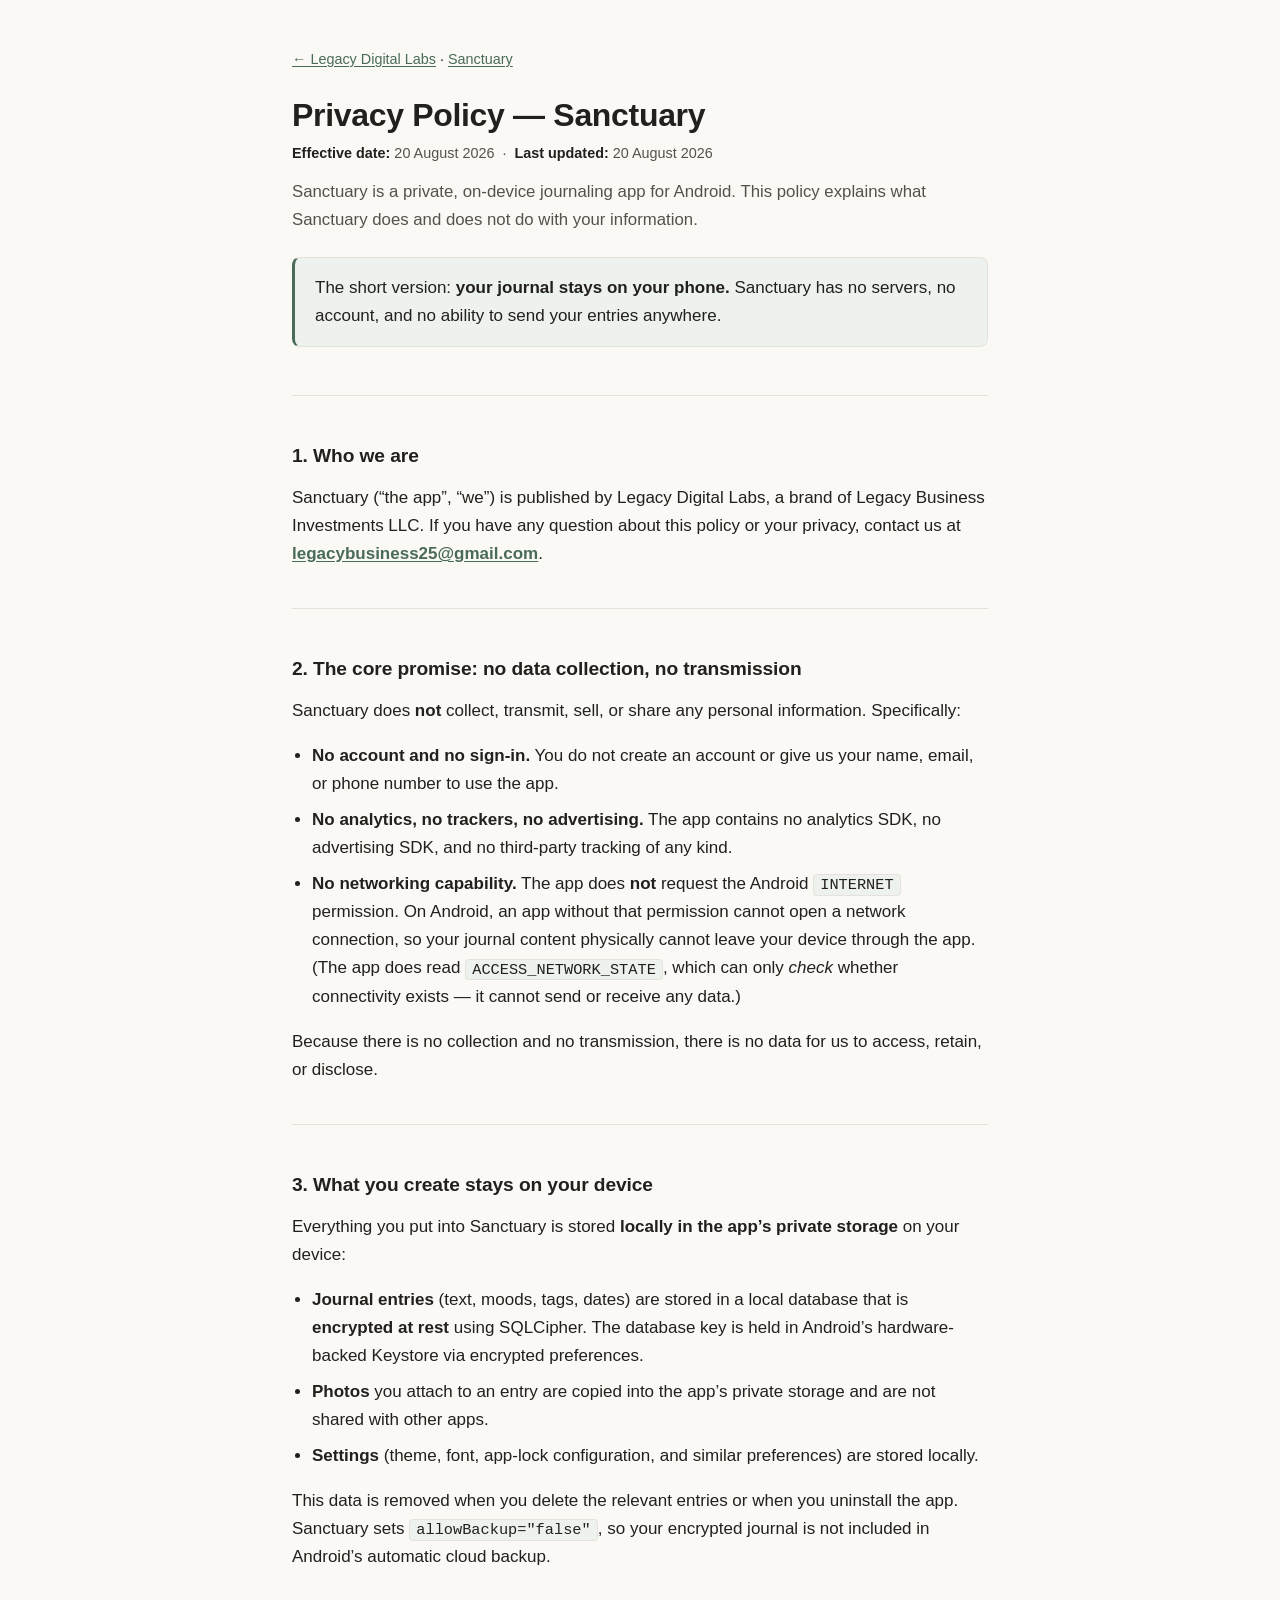
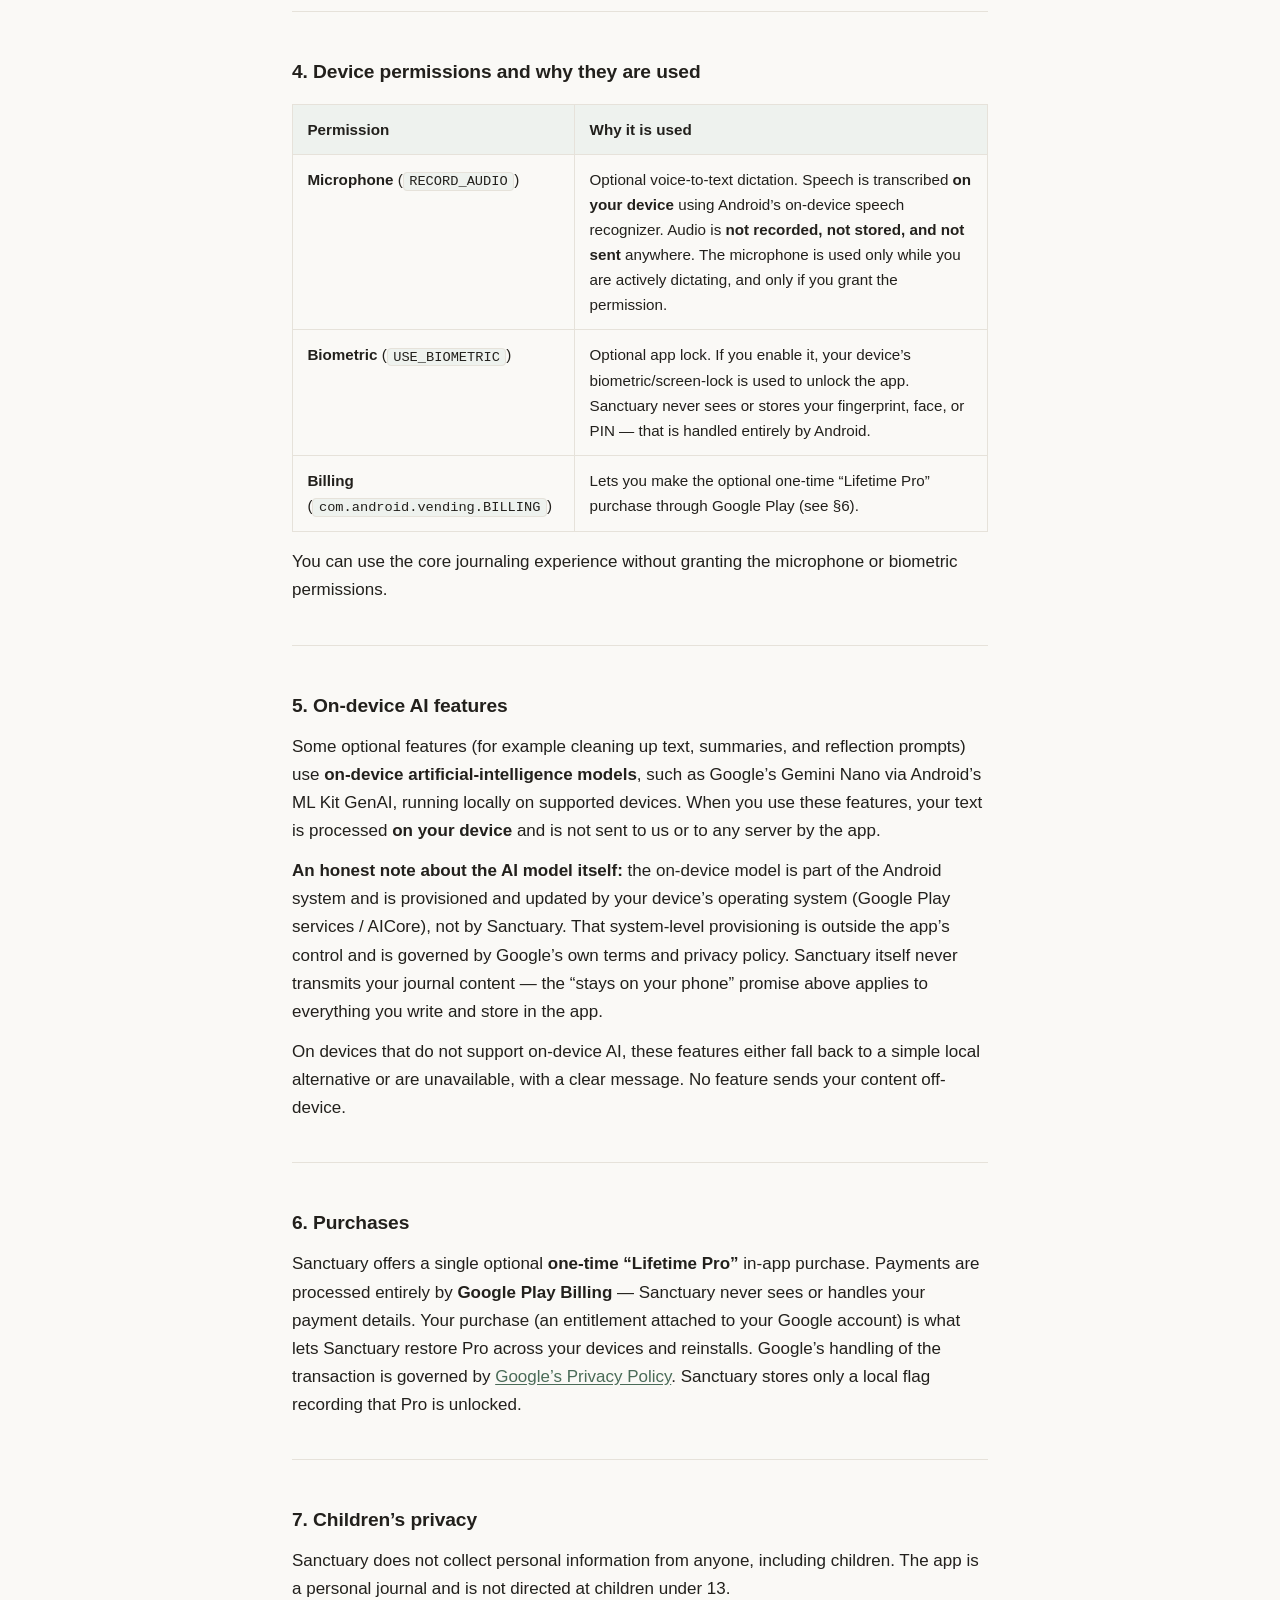
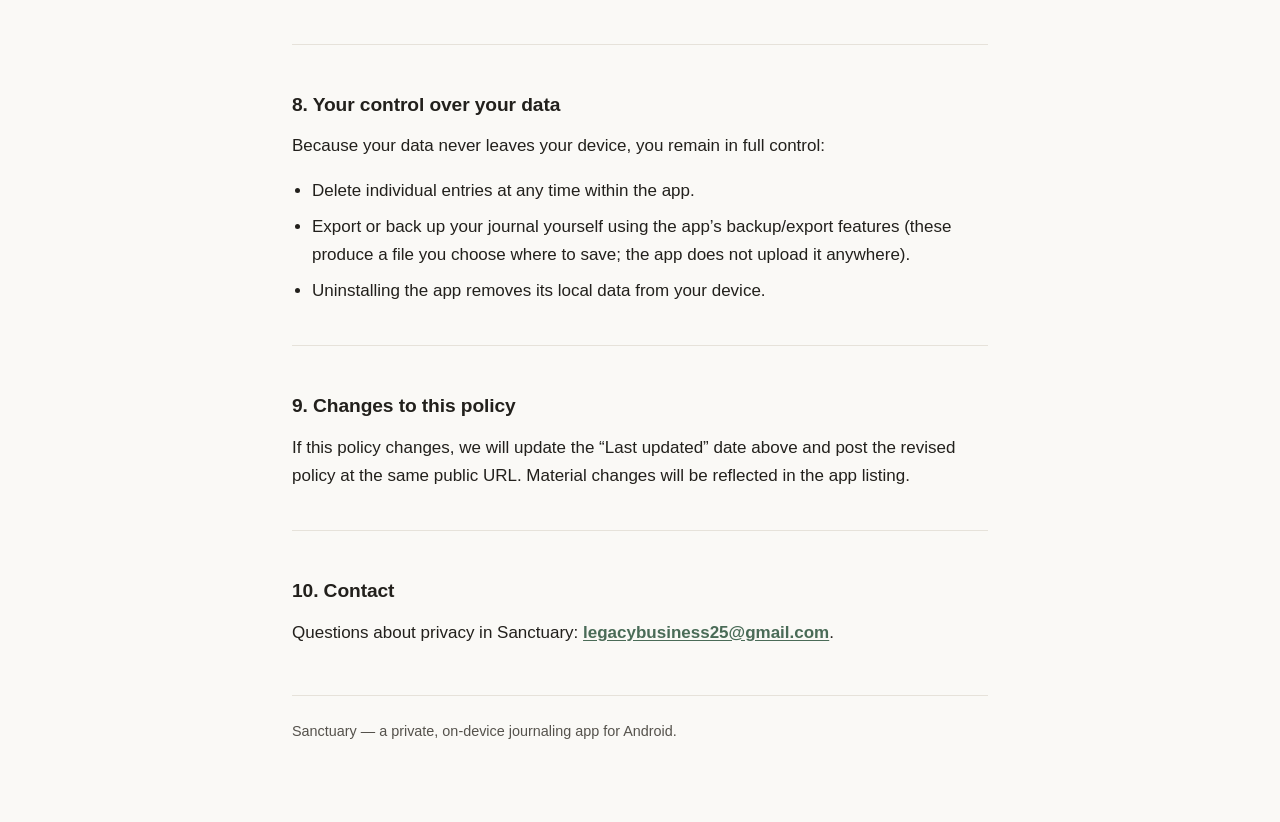
==== sanctuary/privacy/index.html @ c5522e05 "Initial site for Legacy Digital Labs (Legacy Business Investments LLC)" ====
<!DOCTYPE html>
<html lang="en">
<head>
<meta charset="utf-8">
<meta name="viewport" content="width=device-width, initial-scale=1">
<title>Privacy Policy — Sanctuary</title>
<meta name="description" content="Privacy policy for Sanctuary, a private, on-device Android journaling app. Your journal stays on your phone: no accounts, no servers, no data collection.">
<style>
  :root {
    --bg: #faf9f6;
    --surface: #ffffff;
    --ink: #22201c;
    --ink-soft: #55524c;
    --border: #e6e2da;
    --accent: #4a6b57;
    --accent-soft: #eef2ee;
    --maxw: 46rem;
  }
  @media (prefers-color-scheme: dark) {
    :root {
      --bg: #16181a;
      --surface: #1e2124;
      --ink: #e7e4de;
      --ink-soft: #a9a49b;
      --border: #33373b;
      --accent: #8fb79c;
      --accent-soft: #232a25;
    }
  }
  * { box-sizing: border-box; }
  html { -webkit-text-size-adjust: 100%; }
  body {
    margin: 0;
    background: var(--bg);
    color: var(--ink);
    font-family: -apple-system, BlinkMacSystemFont, "Segoe UI", Roboto, "Helvetica Neue", Arial, sans-serif;
    line-height: 1.65;
    font-size: 17px;
  }
  .wrap { max-width: var(--maxw); margin: 0 auto; padding: 3rem 1.25rem 5rem; }
  header { border-bottom: 1px solid var(--border); padding-bottom: 1.5rem; margin-bottom: 2rem; }
  h1 { font-size: 2rem; line-height: 1.2; margin: 0 0 .5rem; letter-spacing: -0.01em; }
  h2 {
    font-size: 1.2rem; margin: 2.5rem 0 .75rem; padding-top: .25rem;
    color: var(--ink); letter-spacing: -0.005em;
  }
  .lede { color: var(--ink-soft); font-size: 1.05rem; margin: .75rem 0 0; }
  .dates { color: var(--ink-soft); font-size: .9rem; margin: .25rem 0 0; }
  .promise {
    background: var(--accent-soft); border: 1px solid var(--border);
    border-left: 3px solid var(--accent); border-radius: 8px;
    padding: 1rem 1.25rem; margin: 1.5rem 0; color: var(--ink);
  }
  p { margin: .75rem 0; color: var(--ink); }
  ul { padding-left: 1.25rem; }
  li { margin: .5rem 0; }
  strong { color: var(--ink); }
  code {
    background: var(--accent-soft); border: 1px solid var(--border);
    border-radius: 4px; padding: .05em .4em; font-size: .9em;
    font-family: "SF Mono", ui-monospace, "Cascadia Code", Consolas, monospace;
  }
  a { color: var(--accent); text-decoration: underline; text-underline-offset: 2px; }
  .table-scroll { overflow-x: auto; margin: 1rem 0; }
  table { border-collapse: collapse; width: 100%; min-width: 32rem; font-size: .95rem; }
  th, td { text-align: left; vertical-align: top; padding: .75rem .9rem; border: 1px solid var(--border); }
  th { background: var(--accent-soft); font-weight: 600; }
  hr { border: none; border-top: 1px solid var(--border); margin: 2.5rem 0; }
  footer { margin-top: 3rem; padding-top: 1.5rem; border-top: 1px solid var(--border); color: var(--ink-soft); font-size: .9rem; }
</style>
</head>
<body>
<div class="wrap">
  <p style="margin:0 0 1.5rem;font-size:.9rem"><a href="../../">&larr; Legacy Digital Labs</a> &middot; <a href="../">Sanctuary</a></p>
  <header>
    <h1>Privacy Policy — Sanctuary</h1>
    <p class="dates"><strong>Effective date:</strong> 20 August 2026 &nbsp;·&nbsp; <strong>Last updated:</strong> 20 August 2026</p>
    <p class="lede">Sanctuary is a private, on-device journaling app for Android. This policy explains what Sanctuary does and does not do with your information.</p>
    <div class="promise">The short version: <strong>your journal stays on your phone.</strong> Sanctuary has no servers, no account, and no ability to send your entries anywhere.</div>
  </header>

  <h2>1. Who we are</h2>
  <p>Sanctuary (&ldquo;the app&rdquo;, &ldquo;we&rdquo;) is published by Legacy Digital Labs, a brand of Legacy Business Investments LLC. If you have any question about this policy or your privacy, contact us at <strong><a href="mailto:legacybusiness25@gmail.com">legacybusiness25@gmail.com</a></strong>.</p>

  <hr>

  <h2>2. The core promise: no data collection, no transmission</h2>
  <p>Sanctuary does <strong>not</strong> collect, transmit, sell, or share any personal information. Specifically:</p>
  <ul>
    <li><strong>No account and no sign-in.</strong> You do not create an account or give us your name, email, or phone number to use the app.</li>
    <li><strong>No analytics, no trackers, no advertising.</strong> The app contains no analytics SDK, no advertising SDK, and no third-party tracking of any kind.</li>
    <li><strong>No networking capability.</strong> The app does <strong>not</strong> request the Android <code>INTERNET</code> permission. On Android, an app without that permission cannot open a network connection, so your journal content physically cannot leave your device through the app. (The app does read <code>ACCESS_NETWORK_STATE</code>, which can only <em>check</em> whether connectivity exists — it cannot send or receive any data.)</li>
  </ul>
  <p>Because there is no collection and no transmission, there is no data for us to access, retain, or disclose.</p>

  <hr>

  <h2>3. What you create stays on your device</h2>
  <p>Everything you put into Sanctuary is stored <strong>locally in the app&rsquo;s private storage</strong> on your device:</p>
  <ul>
    <li><strong>Journal entries</strong> (text, moods, tags, dates) are stored in a local database that is <strong>encrypted at rest</strong> using SQLCipher. The database key is held in Android&rsquo;s hardware-backed Keystore via encrypted preferences.</li>
    <li><strong>Photos</strong> you attach to an entry are copied into the app&rsquo;s private storage and are not shared with other apps.</li>
    <li><strong>Settings</strong> (theme, font, app-lock configuration, and similar preferences) are stored locally.</li>
  </ul>
  <p>This data is removed when you delete the relevant entries or when you uninstall the app. Sanctuary sets <code>allowBackup=&quot;false&quot;</code>, so your encrypted journal is not included in Android&rsquo;s automatic cloud backup.</p>

  <hr>

  <h2>4. Device permissions and why they are used</h2>
  <div class="table-scroll">
    <table>
      <thead><tr><th>Permission</th><th>Why it is used</th></tr></thead>
      <tbody>
        <tr>
          <td><strong>Microphone</strong> (<code>RECORD_AUDIO</code>)</td>
          <td>Optional voice-to-text dictation. Speech is transcribed <strong>on your device</strong> using Android&rsquo;s on-device speech recognizer. Audio is <strong>not recorded, not stored, and not sent</strong> anywhere. The microphone is used only while you are actively dictating, and only if you grant the permission.</td>
        </tr>
        <tr>
          <td><strong>Biometric</strong> (<code>USE_BIOMETRIC</code>)</td>
          <td>Optional app lock. If you enable it, your device&rsquo;s biometric/screen-lock is used to unlock the app. Sanctuary never sees or stores your fingerprint, face, or PIN — that is handled entirely by Android.</td>
        </tr>
        <tr>
          <td><strong>Billing</strong> (<code>com.android.vending.BILLING</code>)</td>
          <td>Lets you make the optional one-time &ldquo;Lifetime Pro&rdquo; purchase through Google Play (see &sect;6).</td>
        </tr>
      </tbody>
    </table>
  </div>
  <p>You can use the core journaling experience without granting the microphone or biometric permissions.</p>

  <hr>

  <h2>5. On-device AI features</h2>
  <p>Some optional features (for example cleaning up text, summaries, and reflection prompts) use <strong>on-device artificial-intelligence models</strong>, such as Google&rsquo;s Gemini Nano via Android&rsquo;s ML Kit GenAI, running locally on supported devices. When you use these features, your text is processed <strong>on your device</strong> and is not sent to us or to any server by the app.</p>
  <p><strong>An honest note about the AI model itself:</strong> the on-device model is part of the Android system and is provisioned and updated by your device&rsquo;s operating system (Google Play services / AICore), not by Sanctuary. That system-level provisioning is outside the app&rsquo;s control and is governed by Google&rsquo;s own terms and privacy policy. Sanctuary itself never transmits your journal content — the &ldquo;stays on your phone&rdquo; promise above applies to everything you write and store in the app.</p>
  <p>On devices that do not support on-device AI, these features either fall back to a simple local alternative or are unavailable, with a clear message. No feature sends your content off-device.</p>

  <hr>

  <h2>6. Purchases</h2>
  <p>Sanctuary offers a single optional <strong>one-time &ldquo;Lifetime Pro&rdquo;</strong> in-app purchase. Payments are processed entirely by <strong>Google Play Billing</strong> — Sanctuary never sees or handles your payment details. Your purchase (an entitlement attached to your Google account) is what lets Sanctuary restore Pro across your devices and reinstalls. Google&rsquo;s handling of the transaction is governed by <a href="https://policies.google.com/privacy">Google&rsquo;s Privacy Policy</a>. Sanctuary stores only a local flag recording that Pro is unlocked.</p>

  <hr>

  <h2>7. Children&rsquo;s privacy</h2>
  <p>Sanctuary does not collect personal information from anyone, including children. The app is a personal journal and is not directed at children under 13.</p>

  <hr>

  <h2>8. Your control over your data</h2>
  <p>Because your data never leaves your device, you remain in full control:</p>
  <ul>
    <li>Delete individual entries at any time within the app.</li>
    <li>Export or back up your journal yourself using the app&rsquo;s backup/export features (these produce a file you choose where to save; the app does not upload it anywhere).</li>
    <li>Uninstalling the app removes its local data from your device.</li>
  </ul>

  <hr>

  <h2>9. Changes to this policy</h2>
  <p>If this policy changes, we will update the &ldquo;Last updated&rdquo; date above and post the revised policy at the same public URL. Material changes will be reflected in the app listing.</p>

  <hr>

  <h2>10. Contact</h2>
  <p>Questions about privacy in Sanctuary: <strong><a href="mailto:legacybusiness25@gmail.com">legacybusiness25@gmail.com</a></strong>.</p>

  <footer>
    Sanctuary — a private, on-device journaling app for Android.
  </footer>
</div>
</body>
</html>
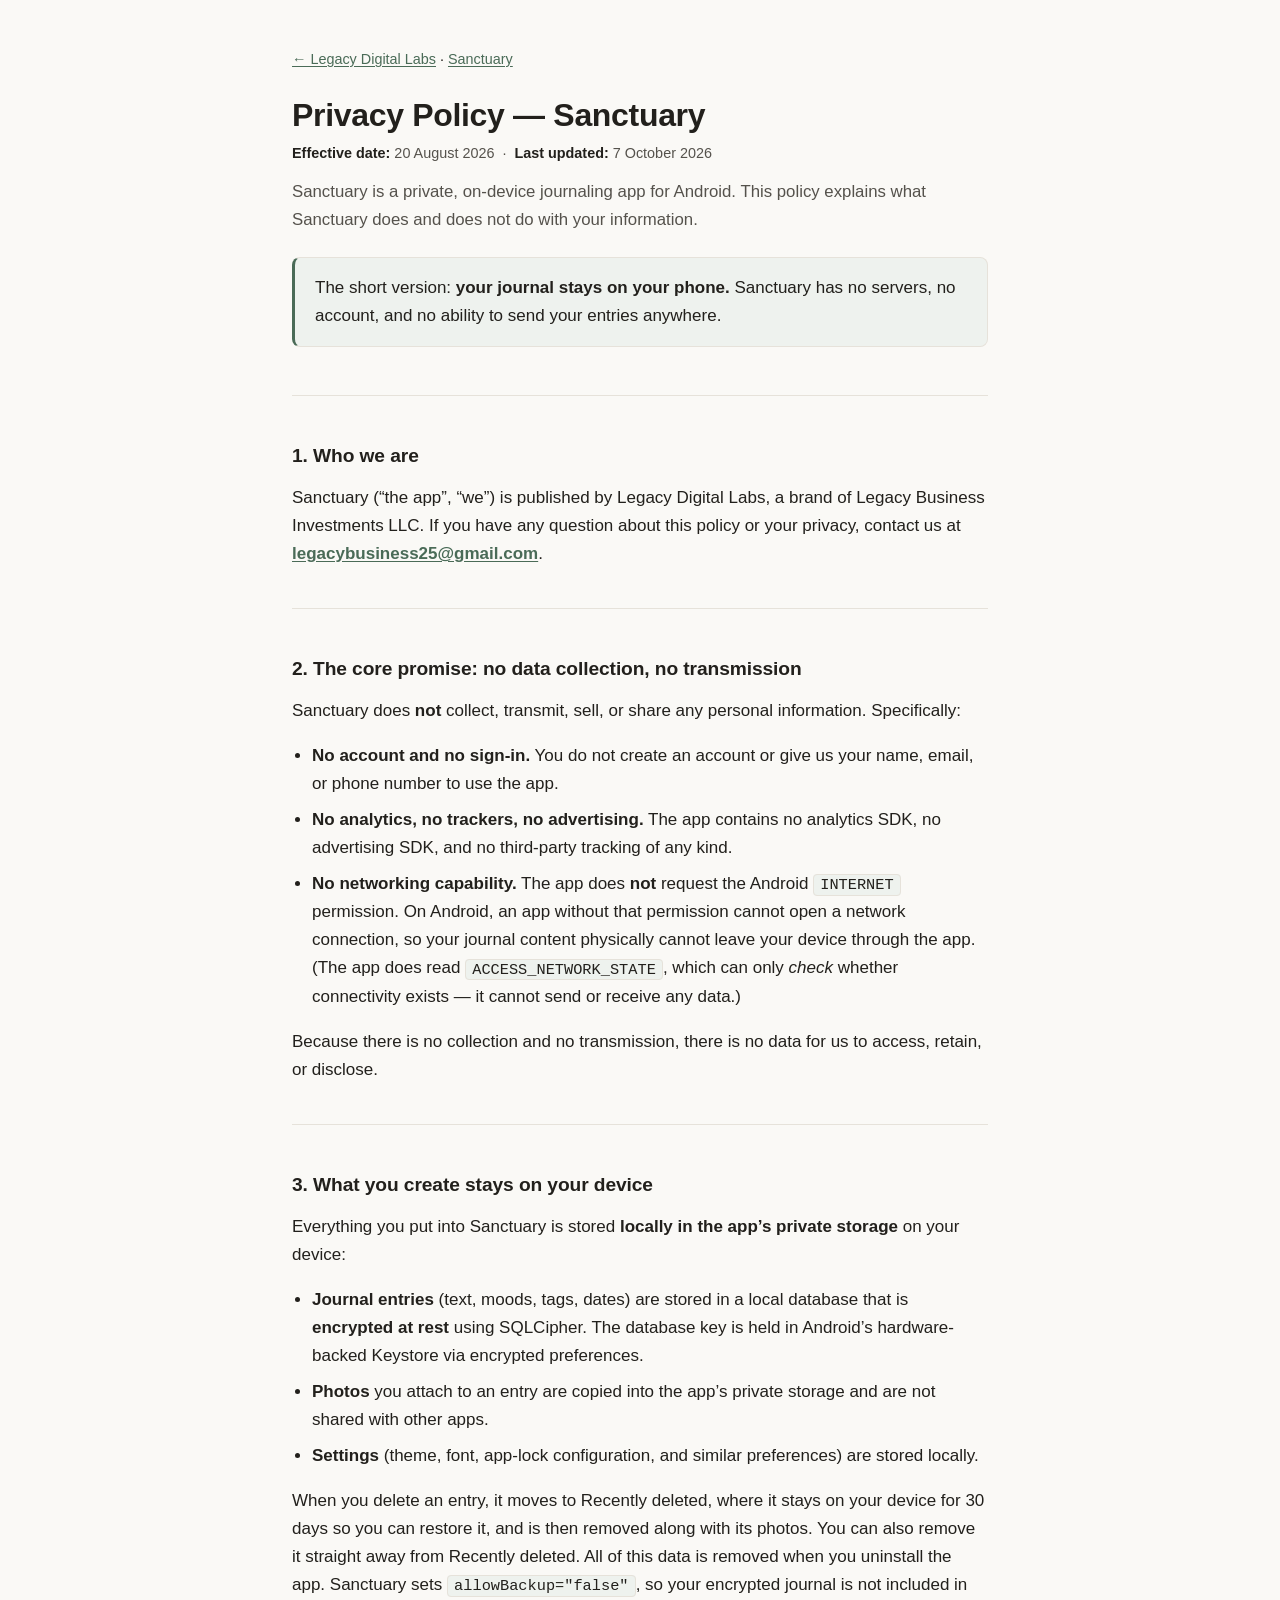
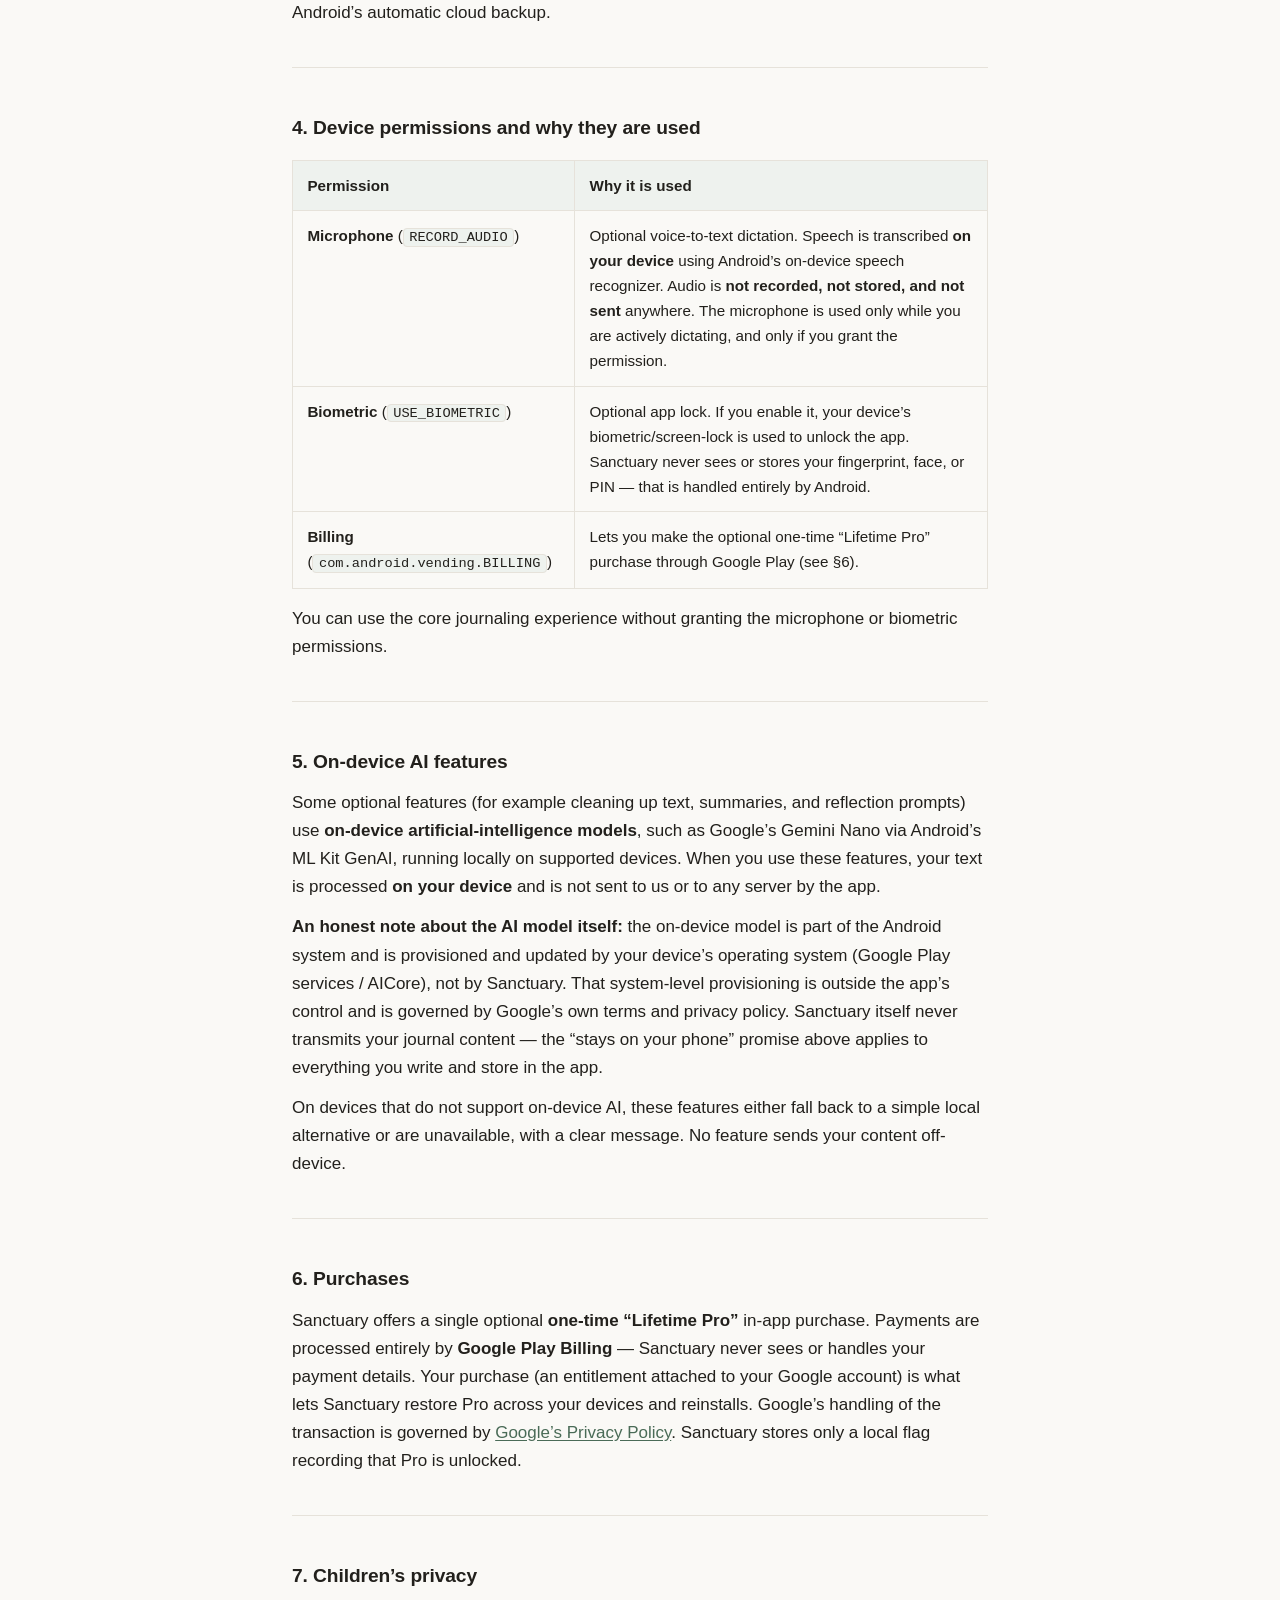
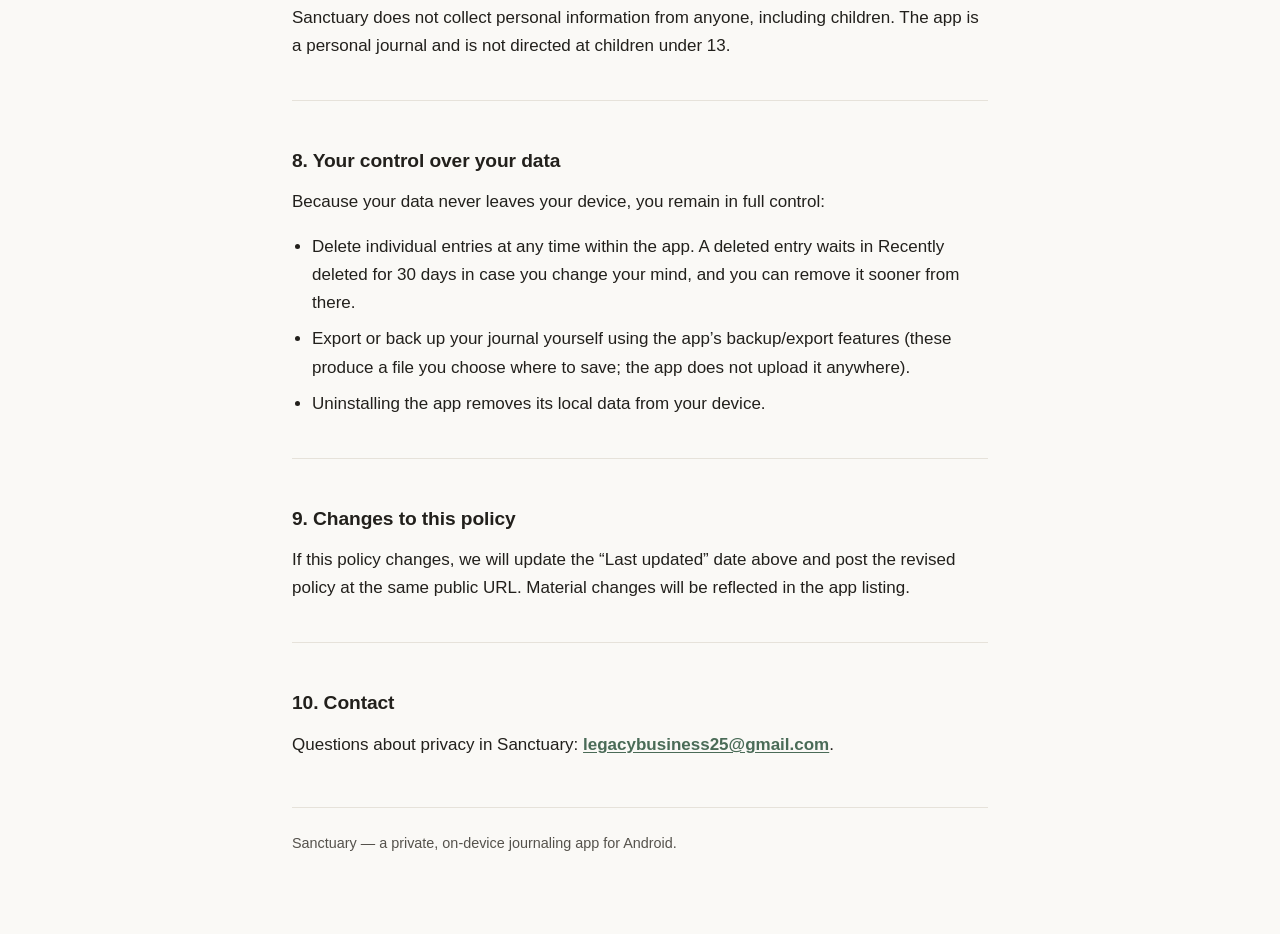
==== commit c25fff91: "Sanctuary privacy policy: describe Recently deleted Sanctuary 1.1.0 (live 7 October 2026) keeps a de" ====
--- a/sanctuary/privacy/index.html
+++ b/sanctuary/privacy/index.html
@@ -74,7 +74,7 @@
   <p style="margin:0 0 1.5rem;font-size:.9rem"><a href="../../">&larr; Legacy Digital Labs</a> &middot; <a href="../">Sanctuary</a></p>
   <header>
     <h1>Privacy Policy — Sanctuary</h1>
-    <p class="dates"><strong>Effective date:</strong> 20 August 2026 &nbsp;·&nbsp; <strong>Last updated:</strong> 20 August 2026</p>
+    <p class="dates"><strong>Effective date:</strong> 20 August 2026 &nbsp;·&nbsp; <strong>Last updated:</strong> 7 October 2026</p>
     <p class="lede">Sanctuary is a private, on-device journaling app for Android. This policy explains what Sanctuary does and does not do with your information.</p>
     <div class="promise">The short version: <strong>your journal stays on your phone.</strong> Sanctuary has no servers, no account, and no ability to send your entries anywhere.</div>
   </header>
@@ -102,7 +102,7 @@
     <li><strong>Photos</strong> you attach to an entry are copied into the app&rsquo;s private storage and are not shared with other apps.</li>
     <li><strong>Settings</strong> (theme, font, app-lock configuration, and similar preferences) are stored locally.</li>
   </ul>
-  <p>This data is removed when you delete the relevant entries or when you uninstall the app. Sanctuary sets <code>allowBackup=&quot;false&quot;</code>, so your encrypted journal is not included in Android&rsquo;s automatic cloud backup.</p>
+  <p>When you delete an entry, it moves to Recently deleted, where it stays on your device for 30 days so you can restore it, and is then removed along with its photos. You can also remove it straight away from Recently deleted. All of this data is removed when you uninstall the app. Sanctuary sets <code>allowBackup=&quot;false&quot;</code>, so your encrypted journal is not included in Android&rsquo;s automatic cloud backup.</p>
 
   <hr>
 
@@ -150,7 +150,7 @@
   <h2>8. Your control over your data</h2>
   <p>Because your data never leaves your device, you remain in full control:</p>
   <ul>
-    <li>Delete individual entries at any time within the app.</li>
+    <li>Delete individual entries at any time within the app. A deleted entry waits in Recently deleted for 30 days in case you change your mind, and you can remove it sooner from there.</li>
     <li>Export or back up your journal yourself using the app&rsquo;s backup/export features (these produce a file you choose where to save; the app does not upload it anywhere).</li>
     <li>Uninstalling the app removes its local data from your device.</li>
   </ul>
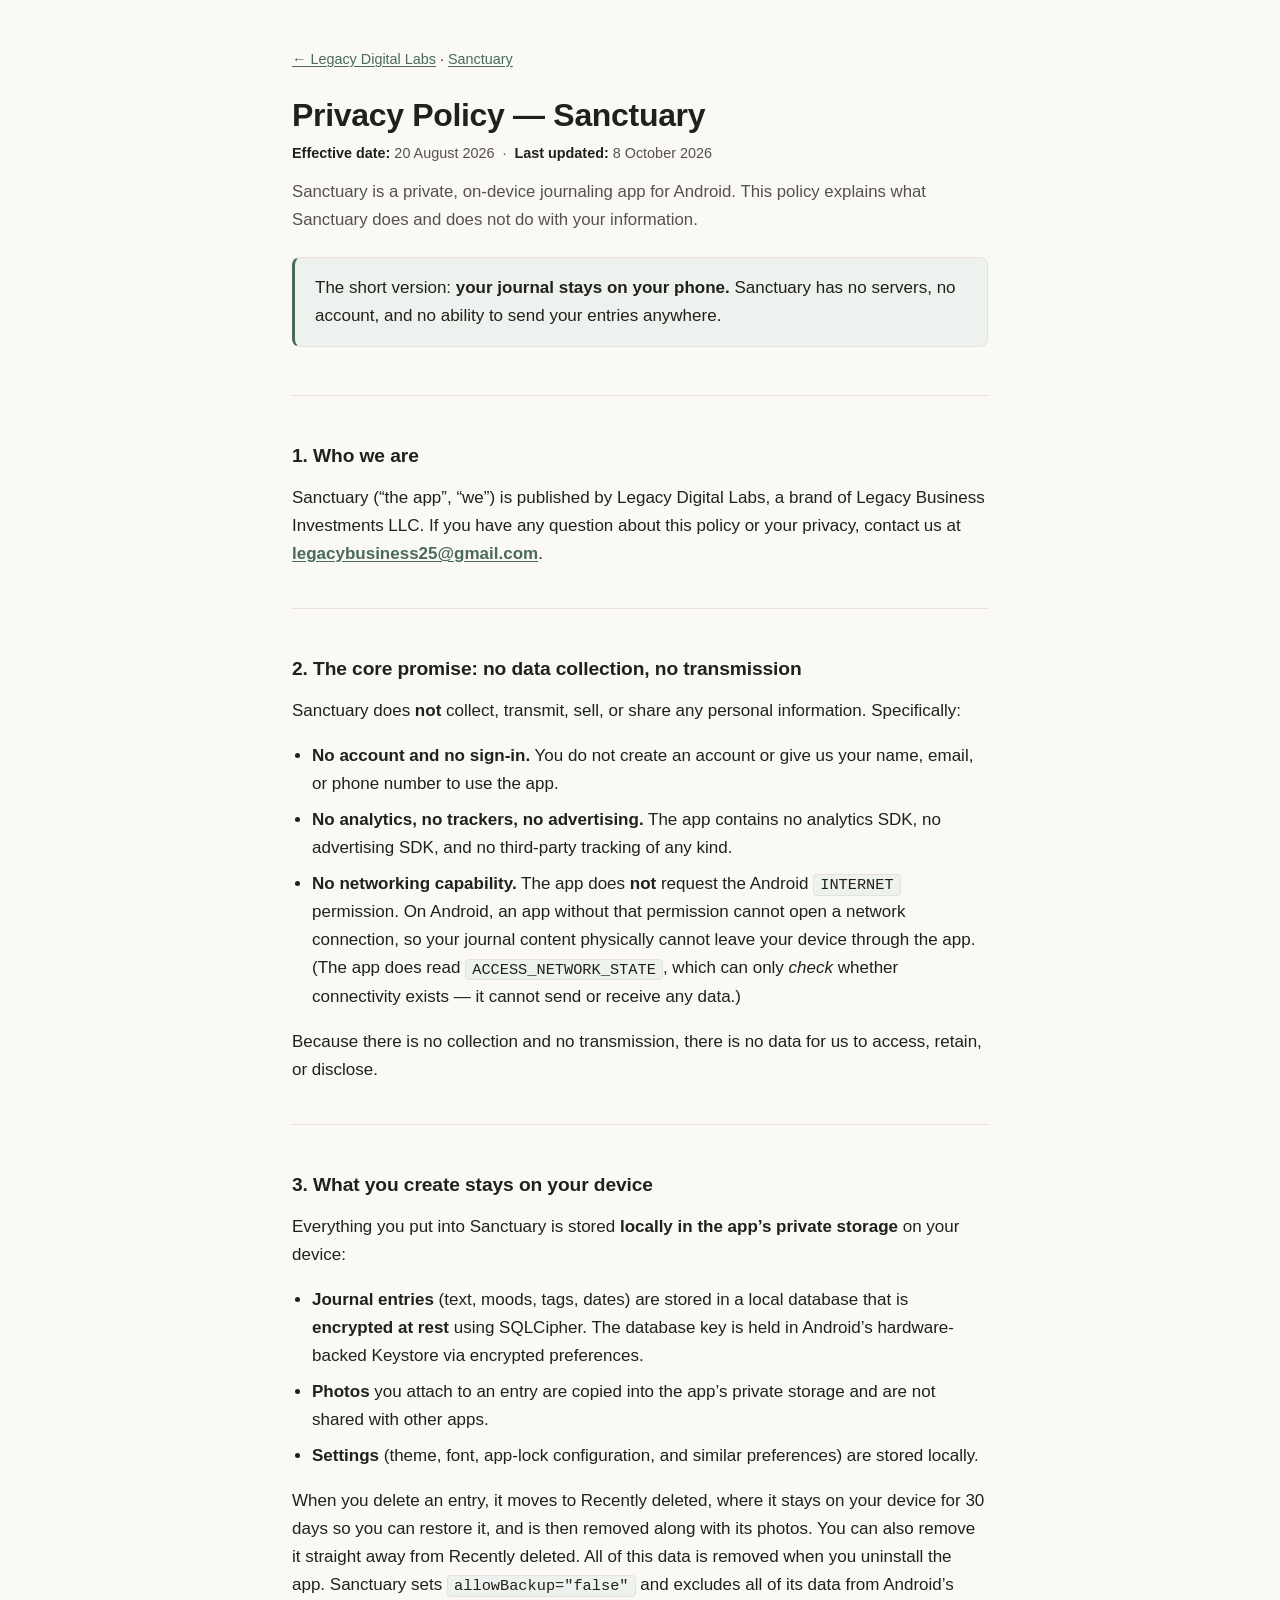
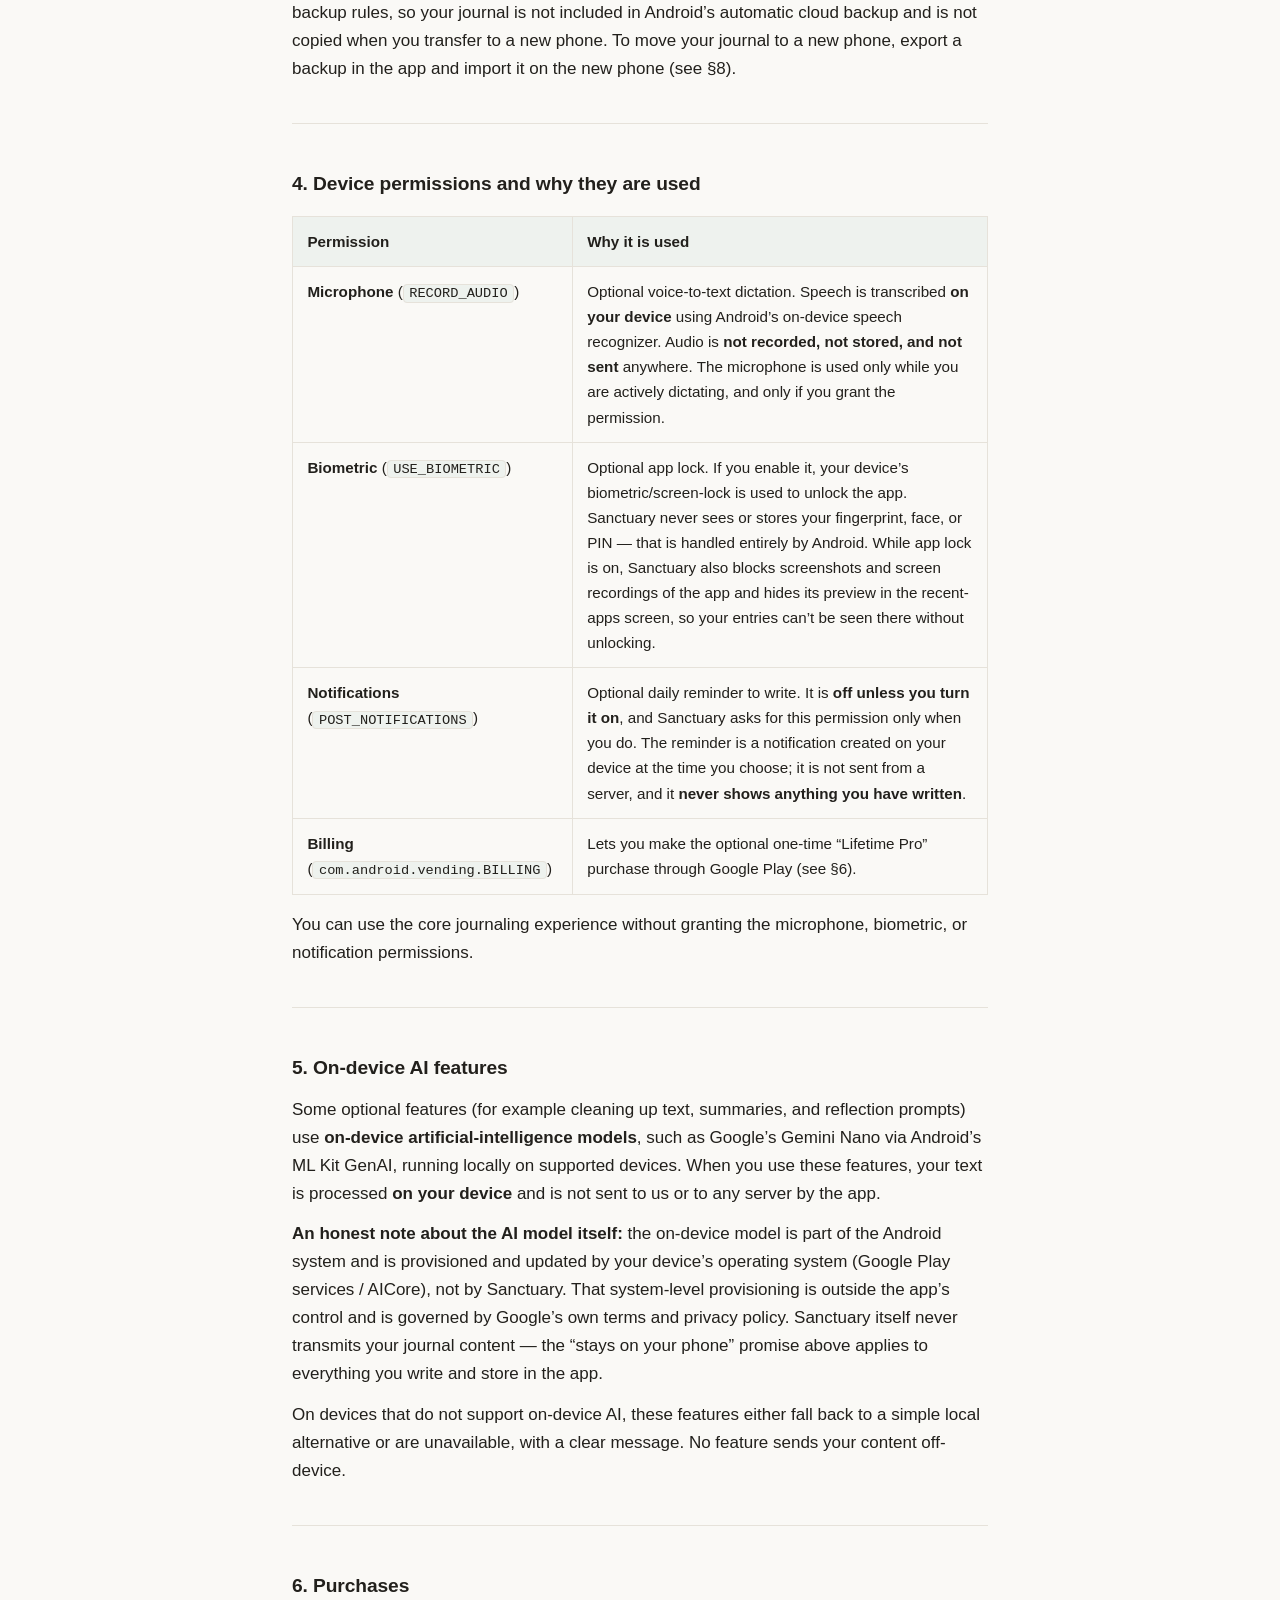
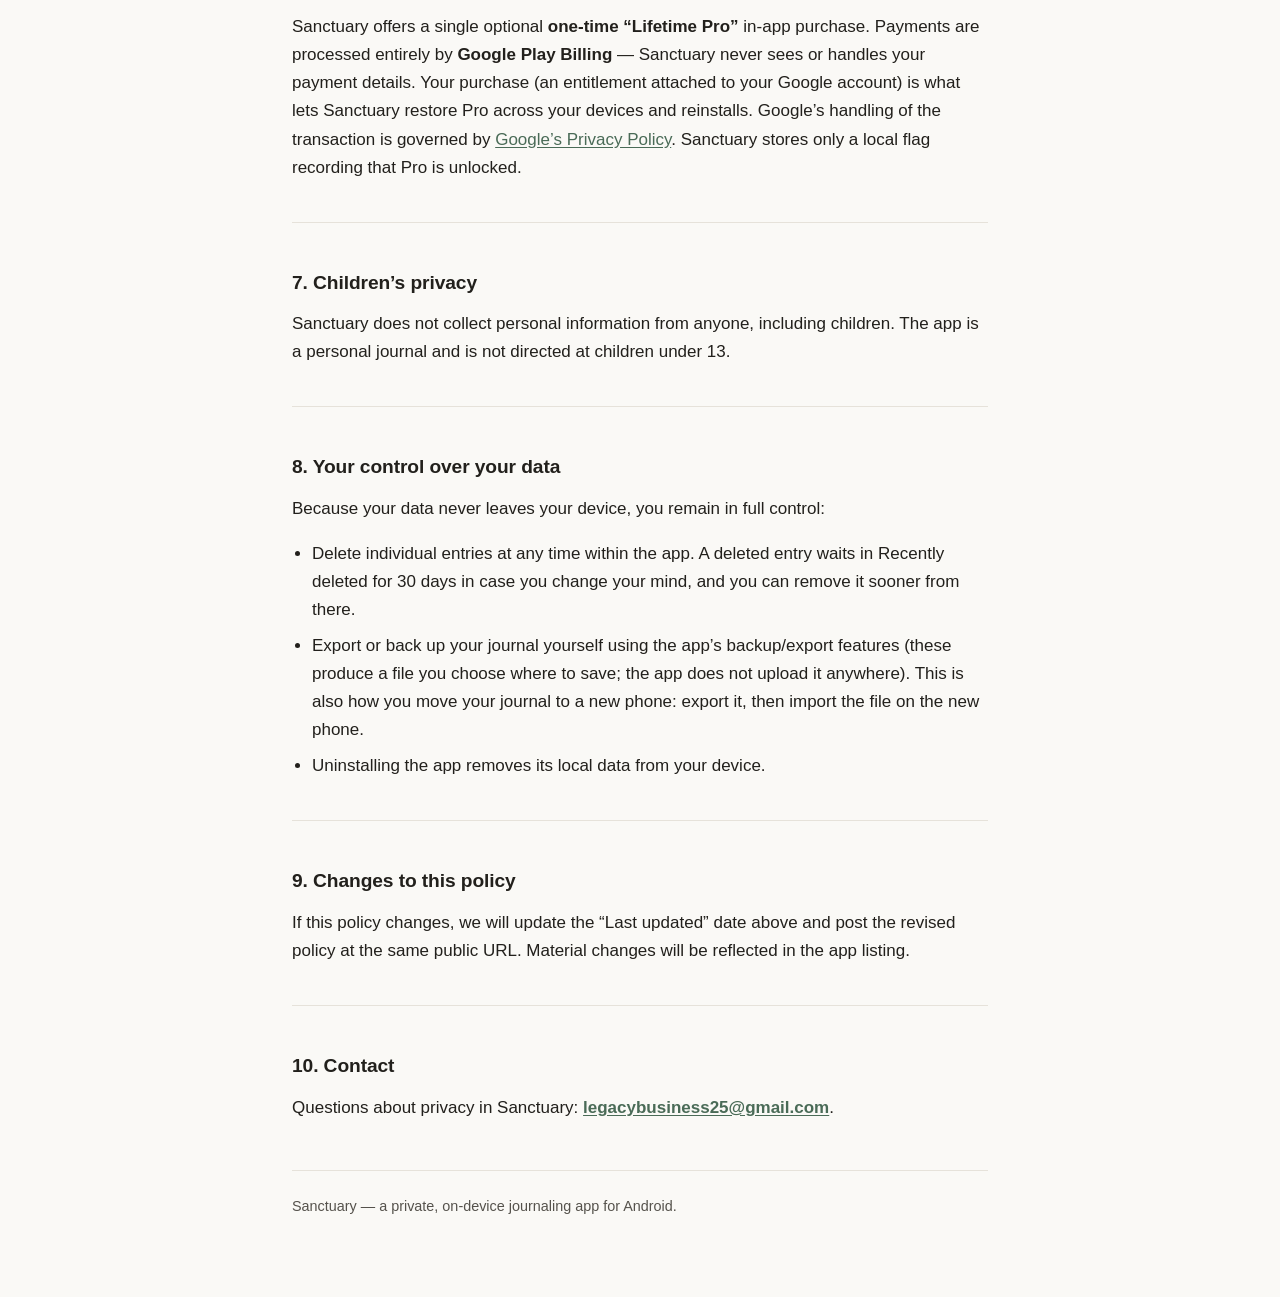
==== commit d91766b6: "Sanctuary privacy policy: 1.1.1 (reminder, screenshot blocking, device transfer) - Permissions: add " ====
--- a/sanctuary/privacy/index.html
+++ b/sanctuary/privacy/index.html
@@ -74,7 +74,7 @@
   <p style="margin:0 0 1.5rem;font-size:.9rem"><a href="../../">&larr; Legacy Digital Labs</a> &middot; <a href="../">Sanctuary</a></p>
   <header>
     <h1>Privacy Policy — Sanctuary</h1>
-    <p class="dates"><strong>Effective date:</strong> 20 August 2026 &nbsp;·&nbsp; <strong>Last updated:</strong> 7 October 2026</p>
+    <p class="dates"><strong>Effective date:</strong> 20 August 2026 &nbsp;·&nbsp; <strong>Last updated:</strong> 8 October 2026</p>
     <p class="lede">Sanctuary is a private, on-device journaling app for Android. This policy explains what Sanctuary does and does not do with your information.</p>
     <div class="promise">The short version: <strong>your journal stays on your phone.</strong> Sanctuary has no servers, no account, and no ability to send your entries anywhere.</div>
   </header>
@@ -102,7 +102,7 @@
     <li><strong>Photos</strong> you attach to an entry are copied into the app&rsquo;s private storage and are not shared with other apps.</li>
     <li><strong>Settings</strong> (theme, font, app-lock configuration, and similar preferences) are stored locally.</li>
   </ul>
-  <p>When you delete an entry, it moves to Recently deleted, where it stays on your device for 30 days so you can restore it, and is then removed along with its photos. You can also remove it straight away from Recently deleted. All of this data is removed when you uninstall the app. Sanctuary sets <code>allowBackup=&quot;false&quot;</code>, so your encrypted journal is not included in Android&rsquo;s automatic cloud backup.</p>
+  <p>When you delete an entry, it moves to Recently deleted, where it stays on your device for 30 days so you can restore it, and is then removed along with its photos. You can also remove it straight away from Recently deleted. All of this data is removed when you uninstall the app. Sanctuary sets <code>allowBackup=&quot;false&quot;</code> and excludes all of its data from Android&rsquo;s backup rules, so your journal is not included in Android&rsquo;s automatic cloud backup and is not copied when you transfer to a new phone. To move your journal to a new phone, export a backup in the app and import it on the new phone (see &sect;8).</p>
 
   <hr>
 
@@ -117,7 +117,11 @@
         </tr>
         <tr>
           <td><strong>Biometric</strong> (<code>USE_BIOMETRIC</code>)</td>
-          <td>Optional app lock. If you enable it, your device&rsquo;s biometric/screen-lock is used to unlock the app. Sanctuary never sees or stores your fingerprint, face, or PIN — that is handled entirely by Android.</td>
+          <td>Optional app lock. If you enable it, your device&rsquo;s biometric/screen-lock is used to unlock the app. Sanctuary never sees or stores your fingerprint, face, or PIN — that is handled entirely by Android. While app lock is on, Sanctuary also blocks screenshots and screen recordings of the app and hides its preview in the recent-apps screen, so your entries can&rsquo;t be seen there without unlocking.</td>
+        </tr>
+        <tr>
+          <td><strong>Notifications</strong> (<code>POST_NOTIFICATIONS</code>)</td>
+          <td>Optional daily reminder to write. It is <strong>off unless you turn it on</strong>, and Sanctuary asks for this permission only when you do. The reminder is a notification created on your device at the time you choose; it is not sent from a server, and it <strong>never shows anything you have written</strong>.</td>
         </tr>
         <tr>
           <td><strong>Billing</strong> (<code>com.android.vending.BILLING</code>)</td>
@@ -126,7 +130,7 @@
       </tbody>
     </table>
   </div>
-  <p>You can use the core journaling experience without granting the microphone or biometric permissions.</p>
+  <p>You can use the core journaling experience without granting the microphone, biometric, or notification permissions.</p>
 
   <hr>
 
@@ -151,7 +155,7 @@
   <p>Because your data never leaves your device, you remain in full control:</p>
   <ul>
     <li>Delete individual entries at any time within the app. A deleted entry waits in Recently deleted for 30 days in case you change your mind, and you can remove it sooner from there.</li>
-    <li>Export or back up your journal yourself using the app&rsquo;s backup/export features (these produce a file you choose where to save; the app does not upload it anywhere).</li>
+    <li>Export or back up your journal yourself using the app&rsquo;s backup/export features (these produce a file you choose where to save; the app does not upload it anywhere). This is also how you move your journal to a new phone: export it, then import the file on the new phone.</li>
     <li>Uninstalling the app removes its local data from your device.</li>
   </ul>
 
